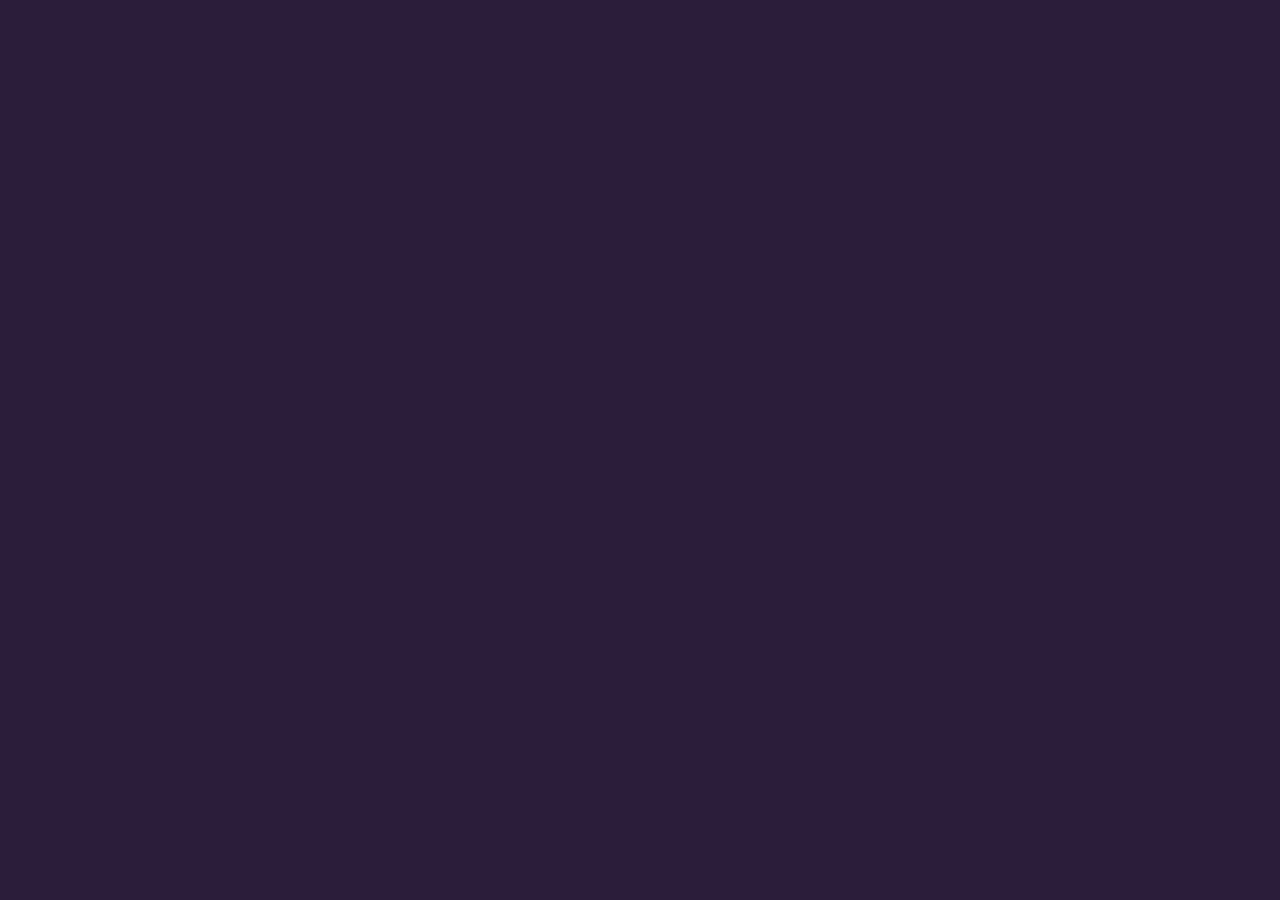
==== index.html @ 502d2d72 "Art cut + blinks, engine (world.js), 5 levels, lines" ====
<!doctype html><html lang="ru"><head><meta charset="utf-8">
<meta name="viewport" content="width=device-width,initial-scale=1,maximum-scale=1,user-scalable=no,viewport-fit=cover">
<meta name="apple-mobile-web-app-capable" content="yes"><meta name="mobile-web-app-capable" content="yes">
<meta name="theme-color" content="#2b1d3a"><title>Ярик и Заводной город</title>
<link rel="stylesheet" href="fonts/fonts.css?v=1">
<style>html,body{margin:0;height:100%;background:#2b1d3a;overflow:hidden;touch-action:none;-webkit-user-select:none;user-select:none;-webkit-touch-callout:none}
canvas{position:fixed;left:0;top:0;width:100vw;height:100vh;height:100dvh;display:block}</style></head>
<body><canvas id="c"></canvas>
<script src="js/planck.min.js?v=1"></script>
<script src="js/voice.js?v=1"></script>
<script src="js/lines.js?v=1"></script>
<script src="js/core.js?v=1"></script>
<script src="js/music.js?v=1"></script>
<script src="js/world.js?v=1"></script>
<script src="js/levels.js?v=1"></script>
<script src="js/boss.js?v=1"></script>
<script src="js/pinball.js?v=1"></script>
<script src="js/scenes.js?v=1"></script>
</body></html>
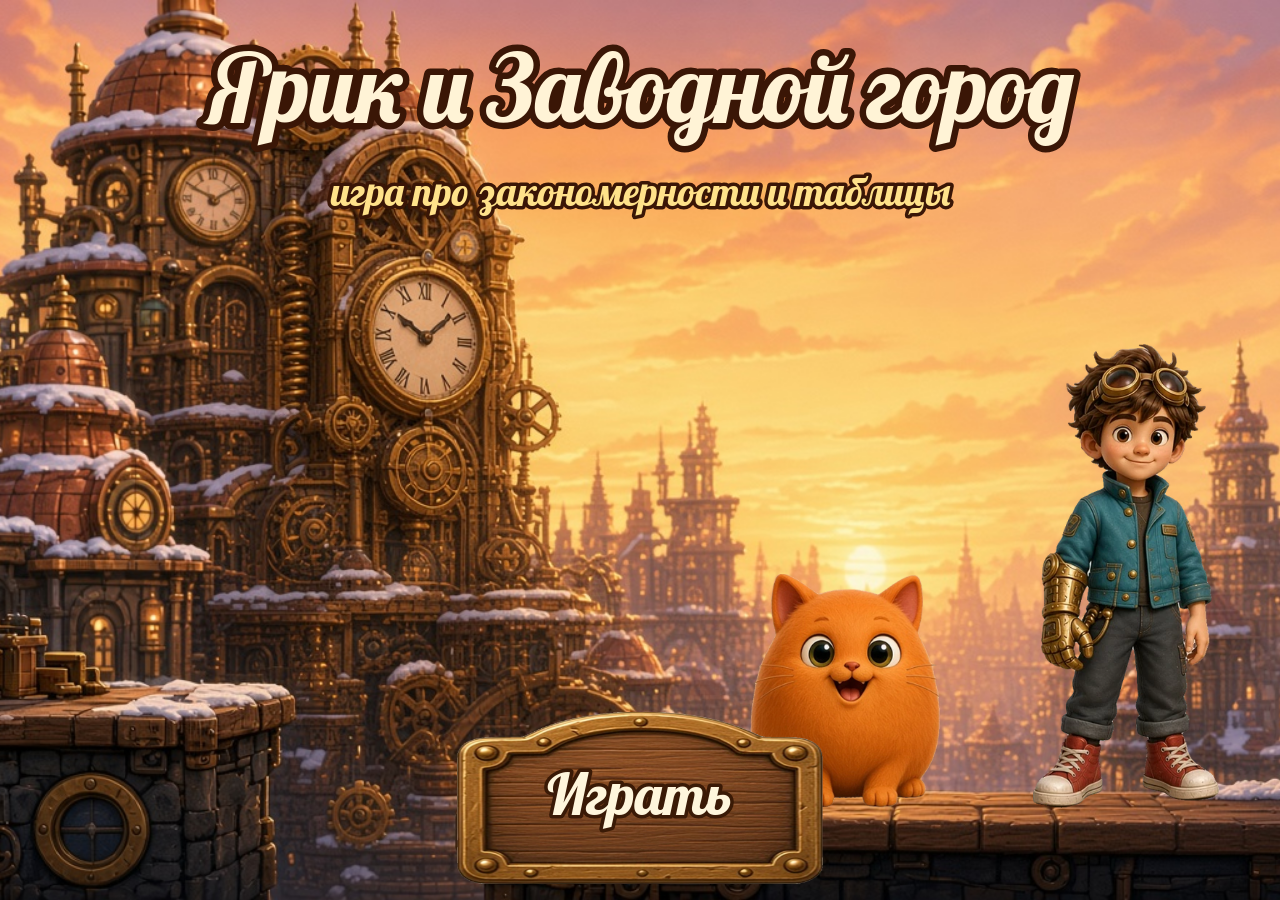
==== commit 31f35fc1: "Cache-busting ?v=20261024a1 (index + images), tools/setv.sh" ====
--- a/index.html
+++ b/index.html
@@ -2,18 +2,18 @@
 <meta name="viewport" content="width=device-width,initial-scale=1,maximum-scale=1,user-scalable=no,viewport-fit=cover">
 <meta name="apple-mobile-web-app-capable" content="yes"><meta name="mobile-web-app-capable" content="yes">
 <meta name="theme-color" content="#2b1d3a"><title>Ярик и Заводной город</title>
-<link rel="stylesheet" href="fonts/fonts.css?v=1">
+<link rel="stylesheet" href="fonts/fonts.css?v=20261024a1">
 <style>html,body{margin:0;height:100%;background:#2b1d3a;overflow:hidden;touch-action:none;-webkit-user-select:none;user-select:none;-webkit-touch-callout:none}
 canvas{position:fixed;left:0;top:0;width:100vw;height:100vh;height:100dvh;display:block}</style></head>
 <body><canvas id="c"></canvas>
-<script src="js/planck.min.js?v=1"></script>
-<script src="js/voice.js?v=1"></script>
-<script src="js/lines.js?v=1"></script>
-<script src="js/core.js?v=1"></script>
-<script src="js/music.js?v=1"></script>
-<script src="js/world.js?v=1"></script>
-<script src="js/levels.js?v=1"></script>
-<script src="js/boss.js?v=1"></script>
-<script src="js/pinball.js?v=1"></script>
-<script src="js/scenes.js?v=1"></script>
+<script src="js/planck.min.js?v=20261024a1"></script>
+<script src="js/voice.js?v=20261024a1"></script>
+<script src="js/lines.js?v=20261024a1"></script>
+<script src="js/core.js?v=20261024a1"></script>
+<script src="js/music.js?v=20261024a1"></script>
+<script src="js/world.js?v=20261024a1"></script>
+<script src="js/levels.js?v=20261024a1"></script>
+<script src="js/boss.js?v=20261024a1"></script>
+<script src="js/pinball.js?v=20261024a1"></script>
+<script src="js/scenes.js?v=20261024a1"></script>
 </body></html>
